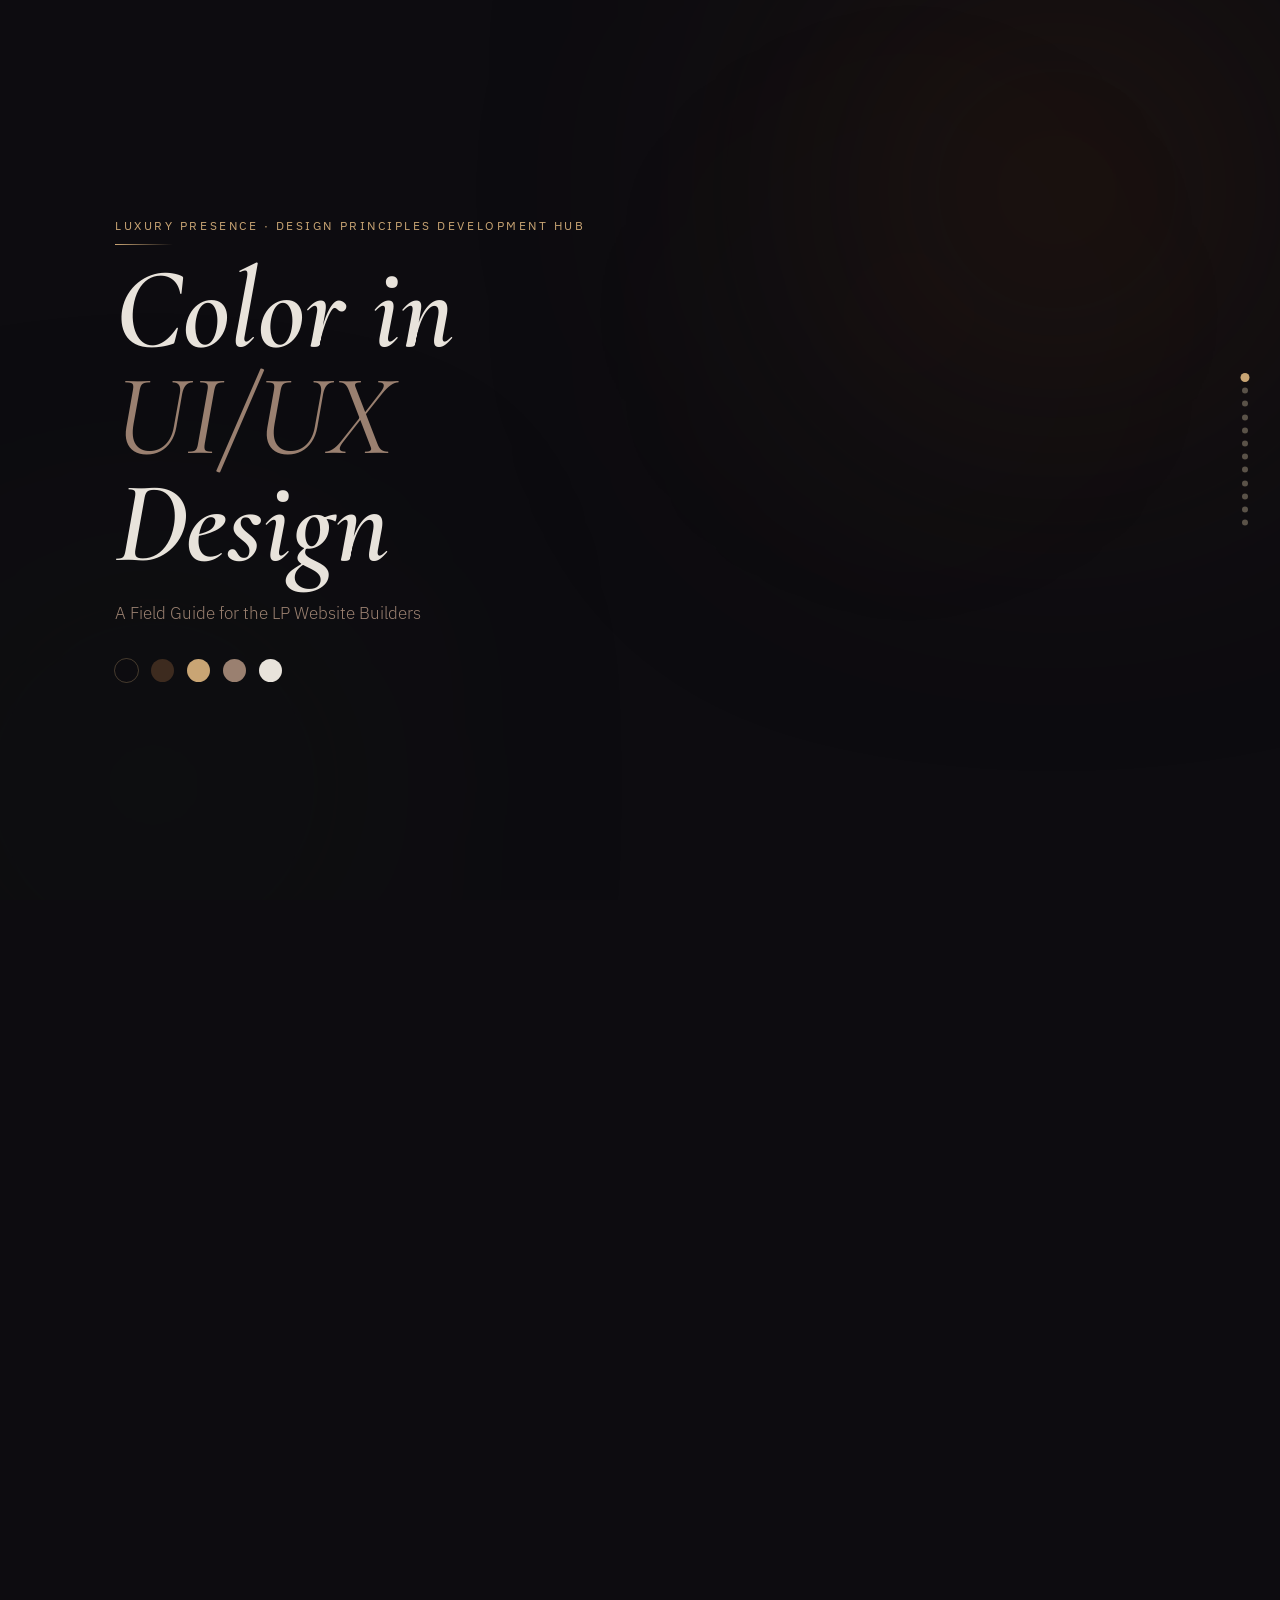
==== presentations/lp-color-guide.html @ b4702b20 "Initial commit: LP Design Principles Hub with 7 guides and navigation" ====
<!DOCTYPE html>
<html lang="en">
<head>
  <meta charset="UTF-8">
  <meta name="viewport" content="width=device-width, initial-scale=1.0">
  <title>Color in UI/UX Design — LP Design Team</title>
  <link rel="preconnect" href="https://fonts.googleapis.com">
  <link rel="preconnect" href="https://fonts.gstatic.com" crossorigin>
  <link href="https://fonts.googleapis.com/css2?family=Cormorant:ital,wght@0,400;0,600;1,400;1,600&family=IBM+Plex+Sans:wght@300;400;500&display=swap" rel="stylesheet">
  <style>

    /* === THEME VARIABLES === */
    :root {
      --bg:            #0D0C10;
      --bg-card:       rgba(255,255,255,0.04);
      --text-primary:  #E8E3DB;
      --text-secondary:#9A8070;
      --text-muted:    #5A5248;
      --gold:          #C9A574;
      --gold-light:    #DFC096;
      --gold-dim:      rgba(201,165,116,0.18);
      --green:         #5A9E74;
      --green-bg:      rgba(50,90,55,0.25);
      --red:           #B85C5C;
      --red-bg:        rgba(100,40,40,0.25);
      --border:        rgba(201,165,116,0.12);
      --border-strong: rgba(201,165,116,0.25);
      --font-display:  'Cormorant', serif;
      --font-body:     'IBM Plex Sans', sans-serif;
      --ease-expo:     cubic-bezier(0.16, 1, 0.3, 1);
      --ease-out:      cubic-bezier(0.22, 1, 0.36, 1);

      /* viewport-base sizes */
      --title-size:    clamp(1.5rem, 5vw, 4rem);
      --h2-size:       clamp(1.25rem, 3.5vw, 2.5rem);
      --body-size:     clamp(0.75rem, 1.4vw, 1.05rem);
      --small-size:    clamp(0.6rem, 0.9vw, 0.8rem);
      --slide-padding: clamp(1rem, 4vw, 4rem);
      --content-gap:   clamp(0.5rem, 2vw, 2rem);
    }

    /* === VIEWPORT BASE (mandatory full copy) === */
    html, body { height: 100%; overflow-x: hidden; }
    html { scroll-snap-type: y mandatory; scroll-behavior: smooth; }
    .slide {
      width: 100vw; height: 100vh; height: 100dvh;
      overflow: hidden; scroll-snap-align: start;
      display: flex; flex-direction: column; position: relative;
    }
    .slide-content {
      flex: 1; display: flex; flex-direction: column;
      justify-content: center; max-height: 100%; overflow: hidden;
      padding: var(--slide-padding);
    }
    img, .image-container { max-width: 100%; max-height: min(50vh, 400px); object-fit: contain; }
    @media (max-height: 700px) {
      :root { --slide-padding: clamp(0.75rem,3vw,2rem); --title-size: clamp(1.25rem,4.5vw,2.5rem); --h2-size: clamp(1rem,3vw,1.75rem); --body-size: clamp(0.65rem,1.1vw,0.9rem); }
    }
    @media (max-height: 600px) {
      :root { --slide-padding: clamp(0.5rem,2.5vw,1.5rem); --body-size: clamp(0.6rem,1vw,0.82rem); }
      .nav-dots, .decorative { display: none; }
    }
    @media (max-height: 500px) {
      :root { --slide-padding: clamp(0.4rem,2vw,1rem); --title-size: clamp(1rem,3.5vw,1.5rem); }
    }
    @media (max-width: 600px) {
      :root { --title-size: clamp(1.25rem,7vw,2.5rem); }
    }
    @media (prefers-reduced-motion: reduce) {
      *, *::before, *::after { animation-duration: 0.01ms !important; transition-duration: 0.2s !important; }
      html { scroll-behavior: auto; }
    }

    /* === RESET & BASE === */
    *, *::before, *::after { margin: 0; padding: 0; box-sizing: border-box; }
    body { background: var(--bg); color: var(--text-primary); font-family: var(--font-body); }

    /* === REVEAL SYSTEM === */
    .reveal {
      opacity: 0; transform: translateY(20px);
      transition: opacity 0.7s var(--ease-expo), transform 0.7s var(--ease-expo);
    }
    .slide.visible .reveal { opacity: 1; transform: translateY(0); }
    .slide.visible .reveal:nth-child(1) { transition-delay: 0.05s; }
    .slide.visible .reveal:nth-child(2) { transition-delay: 0.15s; }
    .slide.visible .reveal:nth-child(3) { transition-delay: 0.25s; }
    .slide.visible .reveal:nth-child(4) { transition-delay: 0.35s; }
    .slide.visible .reveal:nth-child(5) { transition-delay: 0.45s; }
    .slide.visible .reveal:nth-child(6) { transition-delay: 0.55s; }
    .stagger .reveal:nth-child(1) { transition-delay: 0.1s; }
    .stagger .reveal:nth-child(2) { transition-delay: 0.2s; }
    .stagger .reveal:nth-child(3) { transition-delay: 0.3s; }
    .stagger .reveal:nth-child(4) { transition-delay: 0.4s; }
    .stagger .reveal:nth-child(5) { transition-delay: 0.5s; }
    .stagger .reveal:nth-child(6) { transition-delay: 0.6s; }

    /* === ATMOSPHERIC ORBS === */
    .orb {
      position: absolute; border-radius: 50%;
      filter: blur(clamp(60px,12vw,140px));
      pointer-events: none; z-index: 0;
    }

    /* === PROGRESS BAR === */
    .progress-bar {
      position: fixed; top: 0; left: 0; right: 0; height: 1px;
      z-index: 100; background: linear-gradient(90deg, var(--gold), var(--gold-light));
      transform-origin: left; transform: scaleX(0);
      transition: transform 0.35s var(--ease-out);
    }

    /* === NAV DOTS === */
    .nav-dots {
      position: fixed; right: clamp(1rem,2.5vw,2.5rem); top: 50%;
      transform: translateY(-50%); display: flex; flex-direction: column;
      gap: clamp(0.4rem,0.8vh,0.7rem); z-index: 50;
    }
    .nav-dot {
      width: 6px; height: 6px; border-radius: 50%;
      background: var(--text-muted); cursor: pointer;
      transition: background 0.3s, transform 0.3s;
      border: none; padding: 0;
    }
    .nav-dot.active { background: var(--gold); transform: scale(1.5); }

    /* === SHARED COMPONENTS === */
    .eyebrow {
      font-family: var(--font-body); font-size: var(--small-size);
      font-weight: 400; letter-spacing: 0.22em;
      text-transform: uppercase; color: var(--gold);
    }
    .gold-line {
      width: clamp(36px,4.5vw,60px); height: 1px;
      background: linear-gradient(90deg, var(--gold), transparent);
      margin: clamp(0.4rem,1.2vh,0.875rem) 0;
    }
    .h-display {
      font-family: var(--font-display);
      font-size: clamp(3.2rem, 9vw, 8.5rem);
      font-weight: 600; font-style: italic; line-height: 0.93;
      color: var(--text-primary);
    }
    .h-section {
      font-family: var(--font-display);
      font-size: clamp(1.7rem, 4vw, 3.5rem);
      font-weight: 600; font-style: italic; line-height: 1.05;
      color: var(--text-primary);
    }
    .lead {
      font-family: var(--font-body); font-size: var(--body-size);
      font-weight: 300; color: var(--text-secondary);
      line-height: 1.65; max-width: 60ch;
    }
    .slide-header { display: flex; flex-direction: column; gap: 0; margin-bottom: clamp(0.75rem,2vh,2rem); }
    .slide-num {
      position: absolute; top: clamp(1.5rem,3vw,2.5rem); right: clamp(1.5rem,3vw,3.5rem);
      font-family: var(--font-body); font-size: clamp(0.5rem,0.75vw,0.65rem);
      letter-spacing: 0.2em; color: var(--text-muted); z-index: 2;
    }
    .two-col { display: grid; grid-template-columns: 1fr 1fr; gap: clamp(1rem,2.5vw,2.5rem); align-items: start; }
    @media (max-width:700px) { .two-col { grid-template-columns: 1fr; } }
    .card-dark { background: var(--bg-card); border: 1px solid var(--border); border-radius: 10px; padding: clamp(0.875rem,2vw,1.5rem); }
    .tag-do {
      display: inline-flex; align-items: center; gap: 0.35em;
      font-size: clamp(0.5rem,0.82vw,0.68rem); font-weight: 500;
      letter-spacing: 0.1em; text-transform: uppercase; color: var(--green);
      background: var(--green-bg); border: 1px solid rgba(90,158,116,0.3);
      border-radius: 100px; padding: 0.2em 0.7em;
    }
    .tag-dont {
      display: inline-flex; align-items: center; gap: 0.35em;
      font-size: clamp(0.5rem,0.82vw,0.68rem); font-weight: 500;
      letter-spacing: 0.1em; text-transform: uppercase; color: var(--red);
      background: var(--red-bg); border: 1px solid rgba(184,92,92,0.3);
      border-radius: 100px; padding: 0.2em 0.7em;
    }
    .divider-labeled { display: flex; align-items: center; gap: 1rem; margin: clamp(0.5rem,1.5vh,1rem) 0; }
    .divider-labeled .line { flex: 1; height: 1px; background: var(--border-strong); }
    .divider-labeled .text { font-size: var(--small-size); color: var(--text-muted); letter-spacing: 0.15em; text-transform: uppercase; white-space: nowrap; }

    /* === SLIDE 1: TITLE === */
    .slide-title { background: var(--bg); align-items: flex-start; }
    .slide-title .slide-content { justify-content: center; padding-left: clamp(3rem,9vw,9rem); }
    .title-orb-1 {
      width: clamp(280px,52vw,650px); height: clamp(280px,52vw,650px);
      background: radial-gradient(circle,rgba(55,30,15,0.85) 0%,transparent 65%);
      top: -15%; right: -8%;
    }
    .title-orb-2 {
      width: clamp(180px,32vw,420px); height: clamp(180px,32vw,420px);
      background: radial-gradient(circle,rgba(20,30,18,0.7) 0%,transparent 65%);
      bottom: -10%; left: -4%;
    }
    .title-orb-3 {
      width: clamp(100px,18vw,240px); height: clamp(100px,18vw,240px);
      background: radial-gradient(circle,rgba(201,165,116,0.13) 0%,transparent 65%);
      top: 22%; right: 20%;
    }
    .title-swatches { display: flex; gap: clamp(0.45rem,1vw,0.85rem); margin-top: clamp(1.25rem,3.5vh,3rem); }
    .title-swatch { width: clamp(18px,1.8vw,28px); height: clamp(18px,1.8vw,28px); border-radius: 50%; }
    .title-h1-serif-light { font-weight: 400; color: var(--text-secondary); }

    /* === SLIDE 2: WHY COLOR MATTERS === */
    .why-cards { display: grid; grid-template-columns: repeat(3,1fr); gap: clamp(0.625rem,1.5vw,1.25rem); }
    @media (max-width:700px) { .why-cards { grid-template-columns: 1fr; } }
    .why-card { background: var(--bg-card); border: 1px solid var(--border); border-top: 2px solid var(--gold); border-radius: 10px; padding: clamp(0.75rem,1.8vw,1.375rem); }
    .why-num { font-family: var(--font-display); font-size: clamp(1.6rem,3vw,2.5rem); font-weight: 600; font-style: italic; color: var(--gold); opacity: 0.65; line-height: 1; margin-bottom: clamp(0.3rem,0.8vh,0.6rem); }
    .why-title { font-family: var(--font-display); font-size: clamp(0.9rem,1.8vw,1.4rem); font-weight: 600; font-style: italic; color: var(--text-primary); line-height: 1.2; margin-bottom: clamp(0.3rem,0.7vh,0.5rem); }
    .why-text { font-size: clamp(0.62rem,0.95vw,0.8rem); font-weight: 300; color: var(--text-secondary); line-height: 1.55; }

    /* === SLIDE 3: THREE TIERS === */
    .tier-list { display: flex; flex-direction: column; gap: clamp(0.625rem,1.8vh,1.375rem); }
    .tier-item { display: grid; grid-template-columns: clamp(110px,17vw,210px) 1fr; gap: clamp(0.875rem,2vw,2rem); align-items: center; }
    .tier-bar-label { font-size: clamp(0.55rem,0.82vw,0.68rem); font-weight: 500; letter-spacing: 0.14em; text-transform: uppercase; color: var(--text-muted); margin-bottom: 0.3rem; }
    .tier-bar-track { height: clamp(5px,0.9vh,9px); background: rgba(255,255,255,0.06); border-radius: 100px; overflow: hidden; }
    .tier-bar-fill { height: 100%; border-radius: 100px; }
    .tier-bar-pct { font-size: clamp(0.55rem,0.8vw,0.65rem); color: var(--text-muted); margin-top: 0.25rem; }
    .tier-name { font-family: var(--font-display); font-size: clamp(0.95rem,1.9vw,1.55rem); font-weight: 600; font-style: italic; color: var(--text-primary); line-height: 1.2; }
    .tier-desc { font-size: clamp(0.62rem,0.95vw,0.8rem); font-weight: 300; color: var(--text-secondary); margin-top: 0.2rem; line-height: 1.45; }

    /* === SLIDE 4: DO BRAND COLOR === */
    .rule-list { list-style: none; display: flex; flex-direction: column; gap: clamp(0.45rem,1.1vh,0.875rem); }
    .rule-list li { display: flex; gap: 0.6rem; align-items: flex-start; }
    .rule-list li::before { content: '—'; color: var(--gold); font-weight: 300; flex-shrink: 0; font-size: var(--body-size); }
    .rule-list li span { font-size: var(--body-size); font-weight: 300; color: var(--text-secondary); line-height: 1.5; }
    .mockup-block { background: rgba(255,255,255,0.03); border: 1px solid var(--border); border-radius: 12px; padding: clamp(0.875rem,2.2vw,1.875rem); display: flex; flex-direction: column; gap: clamp(0.5rem,1.2vh,0.875rem); }
    .mockup-bar { height: clamp(5px,0.85vh,8px); border-radius: 4px; background: rgba(255,255,255,0.07); }
    .w-full { width: 100%; } .w-3q { width: 75%; } .w-half { width: 50%; }
    .mockup-cta { background: var(--gold); color: #1A1510; font-size: clamp(0.55rem,0.85vw,0.7rem); font-weight: 500; letter-spacing: 0.08em; text-transform: uppercase; border-radius: 100px; padding: 0.5em 1.2em; width: fit-content; margin-top: 0.2rem; }
    .mockup-label { font-size: clamp(0.48rem,0.7vw,0.58rem); color: var(--text-muted); letter-spacing: 0.14em; text-transform: uppercase; text-align: center; margin-top: 0.4rem; }

    /* === SLIDE 5: NEUTRAL BACKGROUNDS === */
    .swatch-grid { display: grid; grid-template-columns: repeat(4,1fr); gap: clamp(0.5rem,1.5vw,1.25rem); }
    @media (max-width:600px) { .swatch-grid { grid-template-columns: repeat(2,1fr); } }
    .swatch-item { display: flex; flex-direction: column; align-items: center; gap: clamp(0.3rem,0.7vh,0.55rem); }
    .swatch-circle { width: clamp(44px,6.5vw,76px); height: clamp(44px,6.5vw,76px); border-radius: 50%; }
    .swatch-name { font-size: clamp(0.58rem,0.88vw,0.72rem); font-weight: 500; color: var(--text-primary); text-align: center; }
    .swatch-hex { font-size: clamp(0.52rem,0.72vw,0.6rem); color: var(--text-muted); font-style: italic; }
    .swatch-use { font-size: clamp(0.48rem,0.68vw,0.58rem); color: var(--text-muted); text-align: center; line-height: 1.4; }

    /* === SLIDE 6: RESERVE SATURATION === */
    .usecase-grid { display: grid; grid-template-columns: repeat(3,1fr); gap: clamp(0.45rem,1.1vw,0.9rem); }
    @media (max-width:700px) { .usecase-grid { grid-template-columns: repeat(2,1fr); } }
    .usecase-card { background: var(--bg-card); border: 1px solid var(--border); border-left: 2px solid var(--gold); border-radius: 8px; padding: clamp(0.55rem,1.3vw,0.95rem); }
    .usecase-title { font-family: var(--font-display); font-size: clamp(0.8rem,1.4vw,1.15rem); font-weight: 600; font-style: italic; color: var(--text-primary); margin-bottom: 0.2em; }
    .usecase-sub { font-size: clamp(0.55rem,0.8vw,0.68rem); font-weight: 300; color: var(--text-secondary); line-height: 1.4; }

    /* === SLIDE 7: CONTRAST === */
    .contrast-grid { display: grid; grid-template-columns: 1fr 1fr; gap: clamp(0.625rem,1.8vw,1.625rem); }
    @media (max-width:600px) { .contrast-grid { grid-template-columns: 1fr; } }
    .contrast-panel { border: 1px solid var(--border); border-radius: 10px; overflow: hidden; }
    .contrast-demo { padding: clamp(0.75rem,1.8vw,1.375rem); display: flex; flex-direction: column; gap: 0.45rem; }
    .demo-heading { font-family: var(--font-display); font-size: clamp(0.95rem,1.7vw,1.35rem); font-weight: 600; font-style: italic; }
    .demo-text { font-size: clamp(0.6rem,0.95vw,0.78rem); font-weight: 400; line-height: 1.5; }
    .contrast-footer { padding: clamp(0.35rem,0.9vh,0.6rem) clamp(0.75rem,1.8vw,1.375rem); border-top: 1px solid rgba(255,255,255,0.06); display: flex; align-items: center; justify-content: space-between; }
    .contrast-label { font-size: clamp(0.5rem,0.75vw,0.62rem); letter-spacing: 0.1em; text-transform: uppercase; }
    .contrast-ratio { font-family: var(--font-display); font-size: clamp(0.7rem,1.1vw,0.9rem); font-weight: 600; font-style: italic; color: var(--green); }

    /* === SLIDE 8: DON'T SATURATED === */
    .fullbleed-grid { display: grid; grid-template-columns: 1fr 1fr; gap: clamp(0.625rem,1.8vw,1.625rem); }
    .fullbleed-bad { border-radius: 10px; overflow: hidden; border: 1px solid rgba(184,92,92,0.3); }
    .fb-preview { height: clamp(70px,13vh,120px); display: flex; align-items: center; justify-content: center; }
    .fb-label { font-size: clamp(0.55rem,0.82vw,0.68rem); letter-spacing: 0.1em; text-transform: uppercase; opacity: 0.55; }
    .fb-meta { padding: clamp(0.45rem,1vw,0.8rem); background: rgba(255,255,255,0.025); }
    .fb-verdict { display: flex; gap: 0.45rem; align-items: flex-start; font-size: clamp(0.58rem,0.9vw,0.75rem); font-weight: 300; color: var(--text-secondary); line-height: 1.4; }

    /* === SLIDE 9: 10-15% RULE === */
    .percent-grid { display: grid; grid-template-columns: 1fr 1fr; gap: clamp(0.875rem,2.2vw,2.25rem); }
    @media (max-width:600px) { .percent-grid { grid-template-columns: 1fr; } }
    .percent-card { background: var(--bg-card); border: 1px solid var(--border); border-radius: 10px; overflow: hidden; }
    .percent-card.wrong { border-color: rgba(184,92,92,0.3); }
    .percent-card.right { border-color: rgba(90,158,116,0.3); }
    .percent-visual { height: clamp(65px,12vh,105px); position: relative; background: #161418; }
    .percent-fill { position: absolute; left: 0; top: 0; bottom: 0; }
    .percent-info { padding: clamp(0.55rem,1.3vw,1rem); }
    .percent-num { font-family: var(--font-display); font-size: clamp(1.4rem,2.8vw,2.3rem); font-weight: 600; font-style: italic; line-height: 1; }
    .percent-caption { font-size: clamp(0.58rem,0.88vw,0.72rem); font-weight: 300; color: var(--text-secondary); margin-top: 0.2rem; line-height: 1.4; }

    /* === SLIDE 10: MAX 2 ACCENTS === */
    .palette-compare { display: grid; grid-template-columns: 1fr 1fr; gap: clamp(0.875rem,2.2vw,2.25rem); }
    @media (max-width:600px) { .palette-compare { grid-template-columns: 1fr; } }
    .palette-card { background: var(--bg-card); border: 1px solid var(--border); border-radius: 10px; padding: clamp(0.75rem,1.8vw,1.5rem); }
    .palette-card.wrong { border-color: rgba(184,92,92,0.3); }
    .palette-card.right { border-color: rgba(90,158,116,0.3); }
    .palette-header { display: flex; align-items: center; justify-content: space-between; margin-bottom: clamp(0.5rem,1.2vh,0.875rem); }
    .palette-dots { display: flex; gap: clamp(0.35rem,0.8vw,0.6rem); flex-wrap: wrap; }
    .palette-dot { width: clamp(18px,2vw,30px); height: clamp(18px,2vw,30px); border-radius: 50%; }
    .palette-desc { font-size: clamp(0.6rem,0.92vw,0.78rem); font-weight: 300; color: var(--text-secondary); line-height: 1.5; }
    .palette-note { font-size: clamp(0.55rem,0.8vw,0.65rem); color: var(--text-muted); font-style: italic; margin-top: 0.4rem; }

    /* === SLIDE 11: COMPLIANCE === */
    .compliance-list { display: flex; flex-direction: column; gap: clamp(0.4rem,1vh,0.875rem); }
    .compliance-row { display: grid; grid-template-columns: clamp(90px,14vw,170px) 1fr auto; gap: clamp(0.625rem,1.8vw,1.5rem); align-items: center; background: var(--bg-card); border: 1px solid var(--border); border-radius: 8px; padding: clamp(0.55rem,1.3vw,1rem) clamp(0.75rem,1.8vw,1.375rem); }
    .comp-brand { font-family: var(--font-display); font-size: clamp(0.85rem,1.5vw,1.25rem); font-weight: 600; font-style: italic; color: var(--text-primary); }
    .comp-rule { font-size: clamp(0.6rem,0.92vw,0.78rem); font-weight: 300; color: var(--text-secondary); line-height: 1.4; }
    .comp-badge { font-size: clamp(0.48rem,0.72vw,0.6rem); font-weight: 500; letter-spacing: 0.1em; text-transform: uppercase; border-radius: 100px; padding: 0.25em 0.75em; white-space: nowrap; }
    .badge-strict   { background: rgba(184,92,92,0.2);   color: #D48080; border: 1px solid rgba(184,92,92,0.3);   }
    .badge-moderate { background: rgba(201,165,116,0.15); color: var(--gold); border: 1px solid rgba(201,165,116,0.3); }
    .badge-flexible { background: rgba(90,158,116,0.15);  color: var(--green); border: 1px solid rgba(90,158,116,0.3);  }

    /* === SLIDE 12: QUICK REFERENCE === */
    .slide-closing { background: #0A090D; }
    .closing-orb-1 {
      width: clamp(200px,38vw,480px); height: clamp(200px,38vw,480px);
      background: radial-gradient(circle,rgba(55,30,10,0.6) 0%,transparent 65%);
      bottom: -15%; right: -8%;
    }
    .closing-orb-2 {
      width: clamp(140px,24vw,310px); height: clamp(140px,24vw,310px);
      background: radial-gradient(circle,rgba(20,38,28,0.5) 0%,transparent 65%);
      top: -10%; left: 8%;
    }
    .quick-ref { display: grid; grid-template-columns: 1fr 1fr; gap: clamp(1rem,3vw,3rem); }
    @media (max-width:600px) { .quick-ref { grid-template-columns: 1fr; } }
    .qr-label { font-size: clamp(0.55rem,0.82vw,0.68rem); font-weight: 500; letter-spacing: 0.18em; text-transform: uppercase; margin-bottom: clamp(0.4rem,1vh,0.75rem); }
    .qr-label.green { color: var(--green); }
    .qr-label.red { color: var(--red); }
    .qr-list { list-style: none; display: flex; flex-direction: column; gap: clamp(0.3rem,0.75vh,0.55rem); }
    .qr-list li { display: flex; gap: 0.55rem; align-items: flex-start; }
    .qr-icon { font-size: clamp(0.55rem,0.82vw,0.68rem); flex-shrink: 0; margin-top: 0.1em; }
    .qr-list li span { font-size: clamp(0.6rem,0.92vw,0.78rem); font-weight: 300; color: var(--text-secondary); line-height: 1.45; }

  </style>
</head>
<body>

  <div class="progress-bar" id="progressBar"></div>
  <nav class="nav-dots" id="navDots" aria-label="Slide navigation"></nav>

  <!-- ═══════════════════════════════════════════
       SLIDE 1 — TITLE
  ═══════════════════════════════════════════ -->
  <section class="slide slide-title">
    <div class="orb title-orb-1" aria-hidden="true"></div>
    <div class="orb title-orb-2" aria-hidden="true"></div>
    <div class="orb title-orb-3" aria-hidden="true"></div>
    <div class="slide-content">
      <span class="eyebrow reveal">Luxury Presence · Design Principles Development Hub</span>
      <div class="gold-line reveal"></div>
      <h1 class="h-display reveal">
        Color in<br>
        <span class="title-h1-serif-light">UI/UX</span><br>
        Design
      </h1>
      <p class="lead reveal" style="margin-top:clamp(1rem,2.5vh,2rem);">A Field Guide for the LP Website Builders</p>
      <div class="title-swatches reveal">
        <div class="title-swatch" style="background:#0D0C10;outline:1px solid rgba(201,165,116,0.3);" title="Midnight"></div>
        <div class="title-swatch" style="background:#3D2B1F;" title="Espresso"></div>
        <div class="title-swatch" style="background:#C9A574;" title="Gold"></div>
        <div class="title-swatch" style="background:#9A8070;" title="Warm ash"></div>
        <div class="title-swatch" style="background:#E8E3DB;" title="Cream"></div>
      </div>
    </div>
  </section>

  <!-- ═══════════════════════════════════════════
       SLIDE 2 — WHY COLOR MATTERS
  ═══════════════════════════════════════════ -->
  <section class="slide">
    <span class="slide-num">01 / 11</span>
    <div class="slide-content">
      <div class="slide-header">
        <span class="eyebrow reveal">Foundation</span>
        <div class="gold-line reveal"></div>
        <h2 class="h-section reveal">Why Color Matters</h2>
      </div>
      <div class="why-cards stagger">
        <div class="why-card reveal">
          <div class="why-num">01</div>
          <div class="why-title">Trust &amp; Authority</div>
          <p class="why-text">Color choices signal professionalism before a single word is read. Inconsistent palettes erode buyer confidence instantly.</p>
        </div>
        <div class="why-card reveal">
          <div class="why-num">02</div>
          <div class="why-title">Brand Recognition</div>
          <p class="why-text">Consistent color increases brand recall by up to 80%. Luxury brokerages live and die on this — every pixel is brand.</p>
        </div>
        <div class="why-card reveal">
          <div class="why-num">03</div>
          <div class="why-title">User Experience</div>
          <p class="why-text">Color guides attention, creates hierarchy, and drives conversion. The wrong accent color on a CTA costs real leads.</p>
        </div>
      </div>
    </div>
  </section>

  <!-- ═══════════════════════════════════════════
       SLIDE 3 — THREE TIERS
  ═══════════════════════════════════════════ -->
  <section class="slide">
    <span class="slide-num">02 / 11</span>
    <div class="slide-content">
      <div class="slide-header">
        <span class="eyebrow reveal">System</span>
        <div class="gold-line reveal"></div>
        <h2 class="h-section reveal">The Color Tier System</h2>
        <p class="lead reveal" style="margin-top:clamp(0.2rem,0.6vh,0.5rem);">Every LP site palette follows this three-tier architecture — no exceptions.</p>
      </div>
      <div class="tier-list stagger">
        <div class="tier-item reveal">
          <div>
            <div class="tier-bar-label">Foundation</div>
            <div class="tier-bar-track"><div class="tier-bar-fill" style="width:65%;background:linear-gradient(90deg,#C9A574,#DFC096);"></div></div>
            <div class="tier-bar-pct">60 – 70%</div>
          </div>
          <div>
            <div class="tier-name">Brand Neutrals</div>
            <div class="tier-desc">Navy, white, charcoal, cream — the dominant visual mass of every page</div>
          </div>
        </div>
        <div class="tier-item reveal">
          <div>
            <div class="tier-bar-label">Support</div>
            <div class="tier-bar-track"><div class="tier-bar-fill" style="width:25%;background:linear-gradient(90deg,#7A8FA0,#A0B4C4);"></div></div>
            <div class="tier-bar-pct">20 – 30%</div>
          </div>
          <div>
            <div class="tier-name">Secondary Tones</div>
            <div class="tier-desc">Warm grays, soft blues, mid-tones — supporting texture without competing</div>
          </div>
        </div>
        <div class="tier-item reveal">
          <div>
            <div class="tier-bar-label">Accent</div>
            <div class="tier-bar-track"><div class="tier-bar-fill" style="width:12%;background:linear-gradient(90deg,#D45A30,#E07050);"></div></div>
            <div class="tier-bar-pct">10 – 15%</div>
          </div>
          <div>
            <div class="tier-name">Active / Highlight</div>
            <div class="tier-desc">One bold brand color — used only for CTAs, active states, and key UI moments</div>
          </div>
        </div>
      </div>
    </div>
  </section>

  <!-- ═══════════════════════════════════════════
       SLIDE 4 — DO: BRAND COLOR WITH INTENT
  ═══════════════════════════════════════════ -->
  <section class="slide">
    <span class="slide-num">03 / 11</span>
    <div class="slide-content">
      <div class="two-col">
        <div style="display:flex;flex-direction:column;gap:clamp(0.4rem,1.2vh,0.875rem);">
          <div class="slide-header" style="margin-bottom:0;">
            <span class="eyebrow reveal">Do</span>
            <div class="gold-line reveal"></div>
            <h2 class="h-section reveal">Use Brand Color<br>with Intent</h2>
          </div>
          <ul class="rule-list stagger" style="margin-top:clamp(0.3rem,0.8vh,0.625rem);">
            <li class="reveal"><span>Apply accent color to primary CTAs, active nav states, and key UI moments only</span></li>
            <li class="reveal"><span>Keep accent coverage under 15% of total visible page real estate</span></li>
            <li class="reveal"><span>Let neutral backgrounds do the heavy lifting — they make the accent pop</span></li>
            <li class="reveal"><span>One bold color per page; grays and whites are structural, not accents</span></li>
          </ul>
        </div>
        <div class="reveal" style="display:flex;flex-direction:column;justify-content:center;">
          <div class="mockup-block">
            <div class="mockup-bar w-3q"></div>
            <div class="mockup-bar w-full"></div>
            <div class="mockup-bar w-half"></div>
            <div class="mockup-cta">Schedule a Showing →</div>
          </div>
          <p class="mockup-label">Accent on CTA only · everything else neutral</p>
        </div>
      </div>
    </div>
  </section>

  <!-- ═══════════════════════════════════════════
       SLIDE 5 — DO: NEUTRAL BACKGROUNDS
  ═══════════════════════════════════════════ -->
  <section class="slide">
    <span class="slide-num">04 / 11</span>
    <div class="slide-content">
      <div class="slide-header">
        <span class="eyebrow reveal">Do</span>
        <div class="gold-line reveal"></div>
        <h2 class="h-section reveal">Lead with Neutral Backgrounds</h2>
        <p class="lead reveal" style="margin-top:clamp(0.2rem,0.6vh,0.5rem);">Every LP page background should be one of these four. Never a saturated color.</p>
      </div>
      <div class="swatch-grid stagger">
        <div class="swatch-item reveal">
          <div class="swatch-circle" style="background:#FFFFFF;outline:1px solid rgba(201,165,116,0.25);"></div>
          <span class="swatch-name">Pure White</span>
          <span class="swatch-hex">#FFFFFF</span>
          <span class="swatch-use">Hero, cards, main content</span>
        </div>
        <div class="swatch-item reveal">
          <div class="swatch-circle" style="background:#F8F6F2;outline:1px solid rgba(201,165,116,0.2);"></div>
          <span class="swatch-name">Warm Off-White</span>
          <span class="swatch-hex">#F8F6F2</span>
          <span class="swatch-use">Section fills, alternating rows</span>
        </div>
        <div class="swatch-item reveal">
          <div class="swatch-circle" style="background:#EDEDEC;outline:1px solid rgba(201,165,116,0.18);"></div>
          <span class="swatch-name">Light Gray</span>
          <span class="swatch-hex">#EDEDEC</span>
          <span class="swatch-use">Dividers, input backgrounds</span>
        </div>
        <div class="swatch-item reveal">
          <div class="swatch-circle" style="background:#1A1C22;outline:1px solid rgba(201,165,116,0.2);"></div>
          <span class="swatch-name">Near-Black</span>
          <span class="swatch-hex">#1A1C22</span>
          <span class="swatch-use">Footer, dark sections, overlays</span>
        </div>
      </div>
    </div>
  </section>

  <!-- ═══════════════════════════════════════════
       SLIDE 6 — DO: RESERVE SATURATION
  ═══════════════════════════════════════════ -->
  <section class="slide">
    <span class="slide-num">05 / 11</span>
    <div class="slide-content">
      <div class="slide-header">
        <span class="eyebrow reveal">Do</span>
        <div class="gold-line reveal"></div>
        <h2 class="h-section reveal">Reserve Saturation for Impact</h2>
        <p class="lead reveal" style="margin-top:clamp(0.2rem,0.6vh,0.5rem);">High-saturation color earns attention. Spend it only on elements that need to convert.</p>
      </div>
      <div class="usecase-grid stagger">
        <div class="usecase-card reveal">
          <div class="usecase-title">Primary Buttons</div>
          <div class="usecase-sub">CTAs that trigger the next conversion step</div>
        </div>
        <div class="usecase-card reveal">
          <div class="usecase-title">Form Focus States</div>
          <div class="usecase-sub">Active input borders and selection highlights</div>
        </div>
        <div class="usecase-card reveal">
          <div class="usecase-title">Prices &amp; Stats</div>
          <div class="usecase-sub">Listing prices, key metrics, social proof numbers</div>
        </div>
        <div class="usecase-card reveal">
          <div class="usecase-title">Active Nav Items</div>
          <div class="usecase-sub">Current page indicator in navigation</div>
        </div>
        <div class="usecase-card reveal">
          <div class="usecase-title">Alert States</div>
          <div class="usecase-sub">Error messages, availability flags, urgency signals</div>
        </div>
        <div class="usecase-card reveal">
          <div class="usecase-title">Key Badges</div>
          <div class="usecase-sub">New listing, featured, sold — high-signal labels only</div>
        </div>
      </div>
    </div>
  </section>

  <!-- ═══════════════════════════════════════════
       SLIDE 7 — DO: CONTRAST
  ═══════════════════════════════════════════ -->
  <section class="slide">
    <span class="slide-num">06 / 11</span>
    <div class="slide-content">
      <div class="slide-header">
        <span class="eyebrow reveal">Do</span>
        <div class="gold-line reveal"></div>
        <h2 class="h-section reveal">Maintain WCAG-Grade Contrast</h2>
        <p class="lead reveal" style="margin-top:clamp(0.2rem,0.6vh,0.5rem);">WCAG AA minimum: 4.5:1 for body text · 3:1 for large text and UI components</p>
      </div>
      <div class="contrast-grid stagger">
        <div class="contrast-panel reveal">
          <div class="contrast-demo" style="background:#FFFFFF;">
            <span class="demo-heading" style="color:#1A1C22;">Dark on Light</span>
            <span class="demo-text" style="color:#3A3C42;">Property details, descriptions, and all body copy must use near-black on white or off-white backgrounds.</span>
          </div>
          <div class="contrast-footer" style="background:#F4F2EE;">
            <span class="contrast-label" style="color:#666;">Charcoal on White</span>
            <span class="contrast-ratio">12.6:1 ✓</span>
          </div>
        </div>
        <div class="contrast-panel reveal">
          <div class="contrast-demo" style="background:#1A1C22;">
            <span class="demo-heading" style="color:#F8F6F2;">Light on Dark</span>
            <span class="demo-text" style="color:#C8C4BE;">Footer text, dark hero overlays, and modal backgrounds require near-white on near-black.</span>
          </div>
          <div class="contrast-footer" style="background:#141618;">
            <span class="contrast-label" style="color:#6A6660;">Cream on Near-Black</span>
            <span class="contrast-ratio">9.4:1 ✓</span>
          </div>
        </div>
      </div>
    </div>
  </section>

  <!-- ═══════════════════════════════════════════
       SLIDE 8 — DON'T: SATURATED FULL-BLEED
  ═══════════════════════════════════════════ -->
  <section class="slide">
    <span class="slide-num">07 / 11</span>
    <div class="slide-content">
      <div class="slide-header">
        <span class="eyebrow reveal" style="color:var(--red);">Don't</span>
        <div class="gold-line reveal"></div>
        <h2 class="h-section reveal">Avoid Saturated Full-Bleed Sections</h2>
        <p class="lead reveal" style="margin-top:clamp(0.2rem,0.6vh,0.5rem);">Bold colors as section fills overwhelm content and destroy luxury perception.</p>
      </div>
      <div class="fullbleed-grid stagger">
        <div class="fullbleed-bad reveal">
          <div class="fb-preview" style="background:#1B4FD8;"><span class="fb-label" style="color:rgba(255,255,255,0.6);">Section background</span></div>
          <div class="fb-meta">
            <div class="fb-verdict"><span style="color:var(--red);flex-shrink:0;">✗</span><span>Electric blue full-bleed — dominates, fights content, kills brand tone</span></div>
          </div>
        </div>
        <div class="fullbleed-bad reveal">
          <div class="fb-preview" style="background:#B03A2E;"><span class="fb-label" style="color:rgba(255,255,255,0.6);">Section background</span></div>
          <div class="fb-meta">
            <div class="fb-verdict"><span style="color:var(--red);flex-shrink:0;">✗</span><span>Saturated red fill — jarring, low contrast for text, aggressive</span></div>
          </div>
        </div>
      </div>
      <div class="divider-labeled reveal">
        <div class="line"></div><span class="text">Use instead</span><div class="line"></div>
      </div>
      <p class="lead reveal" style="text-align:center;max-width:none;font-size:var(--small-size);">
        Neutral bg (#F8F6F2 or #1A1C22) · accent color only for a single CTA or element within the section
      </p>
    </div>
  </section>

  <!-- ═══════════════════════════════════════════
       SLIDE 9 — DON'T: 10-15% RULE
  ═══════════════════════════════════════════ -->
  <section class="slide">
    <span class="slide-num">08 / 11</span>
    <div class="slide-content">
      <div class="slide-header">
        <span class="eyebrow reveal" style="color:var(--red);">Don't</span>
        <div class="gold-line reveal"></div>
        <h2 class="h-section reveal">The 10–15% Accent Rule</h2>
        <p class="lead reveal" style="margin-top:clamp(0.2rem,0.6vh,0.5rem);">Your brand accent should cover no more than 10–15% of the visible page at any scroll position.</p>
      </div>
      <div class="percent-grid stagger">
        <div class="percent-card wrong reveal">
          <div class="percent-visual"><div class="percent-fill" style="width:55%;background:#D45A30;"></div></div>
          <div class="percent-info">
            <div class="percent-num" style="color:var(--red);">55%</div>
            <div class="percent-caption">Way too much — accent fights neutral for dominance and loses</div>
          </div>
        </div>
        <div class="percent-card right reveal">
          <div class="percent-visual"><div class="percent-fill" style="width:11%;background:#C9A574;"></div></div>
          <div class="percent-info">
            <div class="percent-num" style="color:var(--green);">11%</div>
            <div class="percent-caption">Just right — accent pops because it's surrounded by negative space</div>
          </div>
        </div>
      </div>
    </div>
  </section>

  <!-- ═══════════════════════════════════════════
       SLIDE 10 — DON'T: MAX 2 ACCENTS
  ═══════════════════════════════════════════ -->
  <section class="slide">
    <span class="slide-num">09 / 11</span>
    <div class="slide-content">
      <div class="slide-header">
        <span class="eyebrow reveal" style="color:var(--red);">Don't</span>
        <div class="gold-line reveal"></div>
        <h2 class="h-section reveal">Max 2 Accent Colors</h2>
        <p class="lead reveal" style="margin-top:clamp(0.2rem,0.6vh,0.5rem);">More than two distinct accent hues fragment visual hierarchy and dilute brand identity.</p>
      </div>
      <div class="palette-compare stagger">
        <div class="palette-card wrong reveal">
          <div class="palette-header"><span class="tag-dont">✗ Don't</span></div>
          <div class="palette-dots" style="margin-bottom:clamp(0.4rem,1vh,0.75rem);">
            <div class="palette-dot" style="background:#1B4FD8;"></div>
            <div class="palette-dot" style="background:#D45A30;"></div>
            <div class="palette-dot" style="background:#2E8B57;"></div>
            <div class="palette-dot" style="background:#A855F7;"></div>
            <div class="palette-dot" style="background:#F59E0B;"></div>
          </div>
          <p class="palette-desc">5 accents on one page — competing CTAs, no hierarchy, nowhere for the eye to settle</p>
        </div>
        <div class="palette-card right reveal">
          <div class="palette-header"><span class="tag-do">✓ Do</span></div>
          <div class="palette-dots" style="margin-bottom:clamp(0.4rem,1vh,0.75rem);">
            <div class="palette-dot" style="background:#C9A574;"></div>
            <div class="palette-dot" style="background:#EEEBDF;outline:1px solid rgba(201,165,116,0.3);"></div>
            <div class="palette-dot" style="background:#3A3C42;"></div>
          </div>
          <p class="palette-desc">1 accent + neutrals — clear hierarchy, the gold CTA draws the eye every time</p>
          <p class="palette-note">Grays, whites, and blacks are structural — they don't count toward the accent limit.</p>
        </div>
      </div>
    </div>
  </section>

  <!-- ═══════════════════════════════════════════
       SLIDE 11 — BROKERAGE COMPLIANCE
  ═══════════════════════════════════════════ -->
  <section class="slide">
    <span class="slide-num">10 / 11</span>
    <div class="slide-content">
      <div class="slide-header">
        <span class="eyebrow reveal">Compliance</span>
        <div class="gold-line reveal"></div>
        <h2 class="h-section reveal">Brokerage Color Compliance</h2>
        <p class="lead reveal" style="margin-top:clamp(0.2rem,0.6vh,0.5rem);">Some clients have mandated palettes. Understand the constraint before you design a single pixel.</p>
      </div>
      <div class="compliance-list stagger">
        <div class="compliance-row reveal">
          <span class="comp-brand">Compass</span>
          <span class="comp-rule">Strictly monochrome — black, white, and grays only. No brand accent colors permitted anywhere on the site.</span>
          <span class="comp-badge badge-strict">Strict</span>
        </div>
        <div class="compliance-row reveal">
          <span class="comp-brand">Sotheby's</span>
          <span class="comp-rule">Mandated brand palette — deep navy (#002244) as primary, specific warm accents. No substitutions.</span>
          <span class="comp-badge badge-strict">Strict</span>
        </div>
        <div class="compliance-row reveal">
          <span class="comp-brand">Douglas Elliman</span>
          <span class="comp-rule">Navy primary, defined secondary palette. Bold deviations require brand approval — treat as strict.</span>
          <span class="comp-badge badge-moderate">Moderate</span>
        </div>
        <div class="compliance-row reveal">
          <span class="comp-brand">Independent</span>
          <span class="comp-rule">Typically flexible — follow the agent's brand kit or LP's default palette recommendations.</span>
          <span class="comp-badge badge-flexible">Flexible</span>
        </div>
      </div>
    </div>
  </section>

  <!-- ═══════════════════════════════════════════
       SLIDE 12 — QUICK REFERENCE
  ═══════════════════════════════════════════ -->
  <section class="slide slide-closing">
    <div class="orb closing-orb-1" aria-hidden="true"></div>
    <div class="orb closing-orb-2" aria-hidden="true"></div>
    <span class="slide-num" style="color:var(--text-muted);">11 / 11</span>
    <div class="slide-content" style="position:relative;z-index:1;">
      <div class="slide-header">
        <span class="eyebrow reveal">Quick Reference</span>
        <div class="gold-line reveal"></div>
        <h2 class="h-section reveal">Color Rules at a Glance</h2>
      </div>
      <div class="quick-ref stagger">
        <div class="reveal">
          <div class="qr-label green">✓ Do</div>
          <ul class="qr-list">
            <li><span class="qr-icon" style="color:var(--green);">✓</span><span>Use brand accent for CTAs and active states only</span></li>
            <li><span class="qr-icon" style="color:var(--green);">✓</span><span>Lead with neutral backgrounds — white, off-white, near-black</span></li>
            <li><span class="qr-icon" style="color:var(--green);">✓</span><span>Reserve saturation for high-conversion UI moments</span></li>
            <li><span class="qr-icon" style="color:var(--green);">✓</span><span>Maintain 4.5:1 contrast ratio (WCAG AA minimum)</span></li>
            <li><span class="qr-icon" style="color:var(--green);">✓</span><span>Keep accent coverage under 10–15% of the page</span></li>
            <li><span class="qr-icon" style="color:var(--green);">✓</span><span>Always check brokerage compliance before designing</span></li>
          </ul>
        </div>
        <div class="reveal">
          <div class="qr-label red">✗ Don't</div>
          <ul class="qr-list">
            <li><span class="qr-icon" style="color:var(--red);">✗</span><span>Use saturated colors as section or hero backgrounds</span></li>
            <li><span class="qr-icon" style="color:var(--red);">✗</span><span>Exceed 15% accent coverage on any viewport</span></li>
            <li><span class="qr-icon" style="color:var(--red);">✗</span><span>Use more than 2 distinct accent hues on one page</span></li>
            <li><span class="qr-icon" style="color:var(--red);">✗</span><span>Place similar tones side by side without contrast</span></li>
            <li><span class="qr-icon" style="color:var(--red);">✗</span><span>Override mandated brokerage color guidelines</span></li>
            <li><span class="qr-icon" style="color:var(--red);">✗</span><span>Use light gray text on white or dark gray on black</span></li>
          </ul>
        </div>
      </div>
    </div>
  </section>

  <script>
    /* === SLIDE PRESENTATION CONTROLLER === */
    class SlidePresentation {
      constructor() {
        this.slides      = Array.from(document.querySelectorAll('.slide'));
        this.total       = this.slides.length;
        this.current     = 0;
        this.isScrolling = false;
        this.bar         = document.getElementById('progressBar');
        this.dotsEl      = document.getElementById('navDots');

        this.setupObserver();
        this.buildDots();
        this.setupKeys();
        this.setupTouch();
        this.setupWheel();
      }

      /* Trigger .visible on slides entering viewport */
      setupObserver() {
        const io = new IntersectionObserver(entries => {
          entries.forEach(e => {
            if (!e.isIntersecting) return;
            e.target.classList.add('visible');
            this.current = this.slides.indexOf(e.target);
            this.updateBar(this.current);
            this.updateDots(this.current);
          });
        }, { threshold: 0.5 });
        this.slides.forEach(s => io.observe(s));
      }

      buildDots() {
        /* Clear first — prevents duplicates if outerHTML was saved */
        this.dotsEl.innerHTML = '';
        this.slides.forEach((_, i) => {
          const btn = document.createElement('button');
          btn.className = 'nav-dot' + (i === 0 ? ' active' : '');
          btn.setAttribute('aria-label', `Slide ${i + 1}`);
          btn.addEventListener('click', () => this.goto(i));
          this.dotsEl.appendChild(btn);
        });
      }

      updateDots(idx) {
        this.dotsEl.querySelectorAll('.nav-dot').forEach((d, i) => d.classList.toggle('active', i === idx));
      }

      updateBar(idx) {
        const p = this.total > 1 ? idx / (this.total - 1) : 1;
        this.bar.style.transform = `scaleX(${p})`;
      }

      goto(idx) {
        const i = Math.max(0, Math.min(idx, this.total - 1));
        this.slides[i].scrollIntoView({ behavior: 'smooth' });
      }

      setupKeys() {
        document.addEventListener('keydown', e => {
          if (['ArrowDown','ArrowRight',' ','PageDown'].includes(e.key)) { e.preventDefault(); this.goto(this.current + 1); }
          if (['ArrowUp','ArrowLeft','PageUp'].includes(e.key))          { e.preventDefault(); this.goto(this.current - 1); }
        });
      }

      setupTouch() {
        let y0 = 0;
        document.addEventListener('touchstart', e => { y0 = e.touches[0].clientY; }, { passive: true });
        document.addEventListener('touchend',   e => {
          const dy = y0 - e.changedTouches[0].clientY;
          if (Math.abs(dy) > 40) this.goto(this.current + (dy > 0 ? 1 : -1));
        }, { passive: true });
      }

      setupWheel() {
        document.addEventListener('wheel', e => {
          if (this.isScrolling) return;
          this.isScrolling = true;
          this.goto(this.current + (e.deltaY > 0 ? 1 : -1));
          setTimeout(() => { this.isScrolling = false; }, 900);
        }, { passive: true });
      }
    }

    new SlidePresentation();
  </script>
</body>
</html>
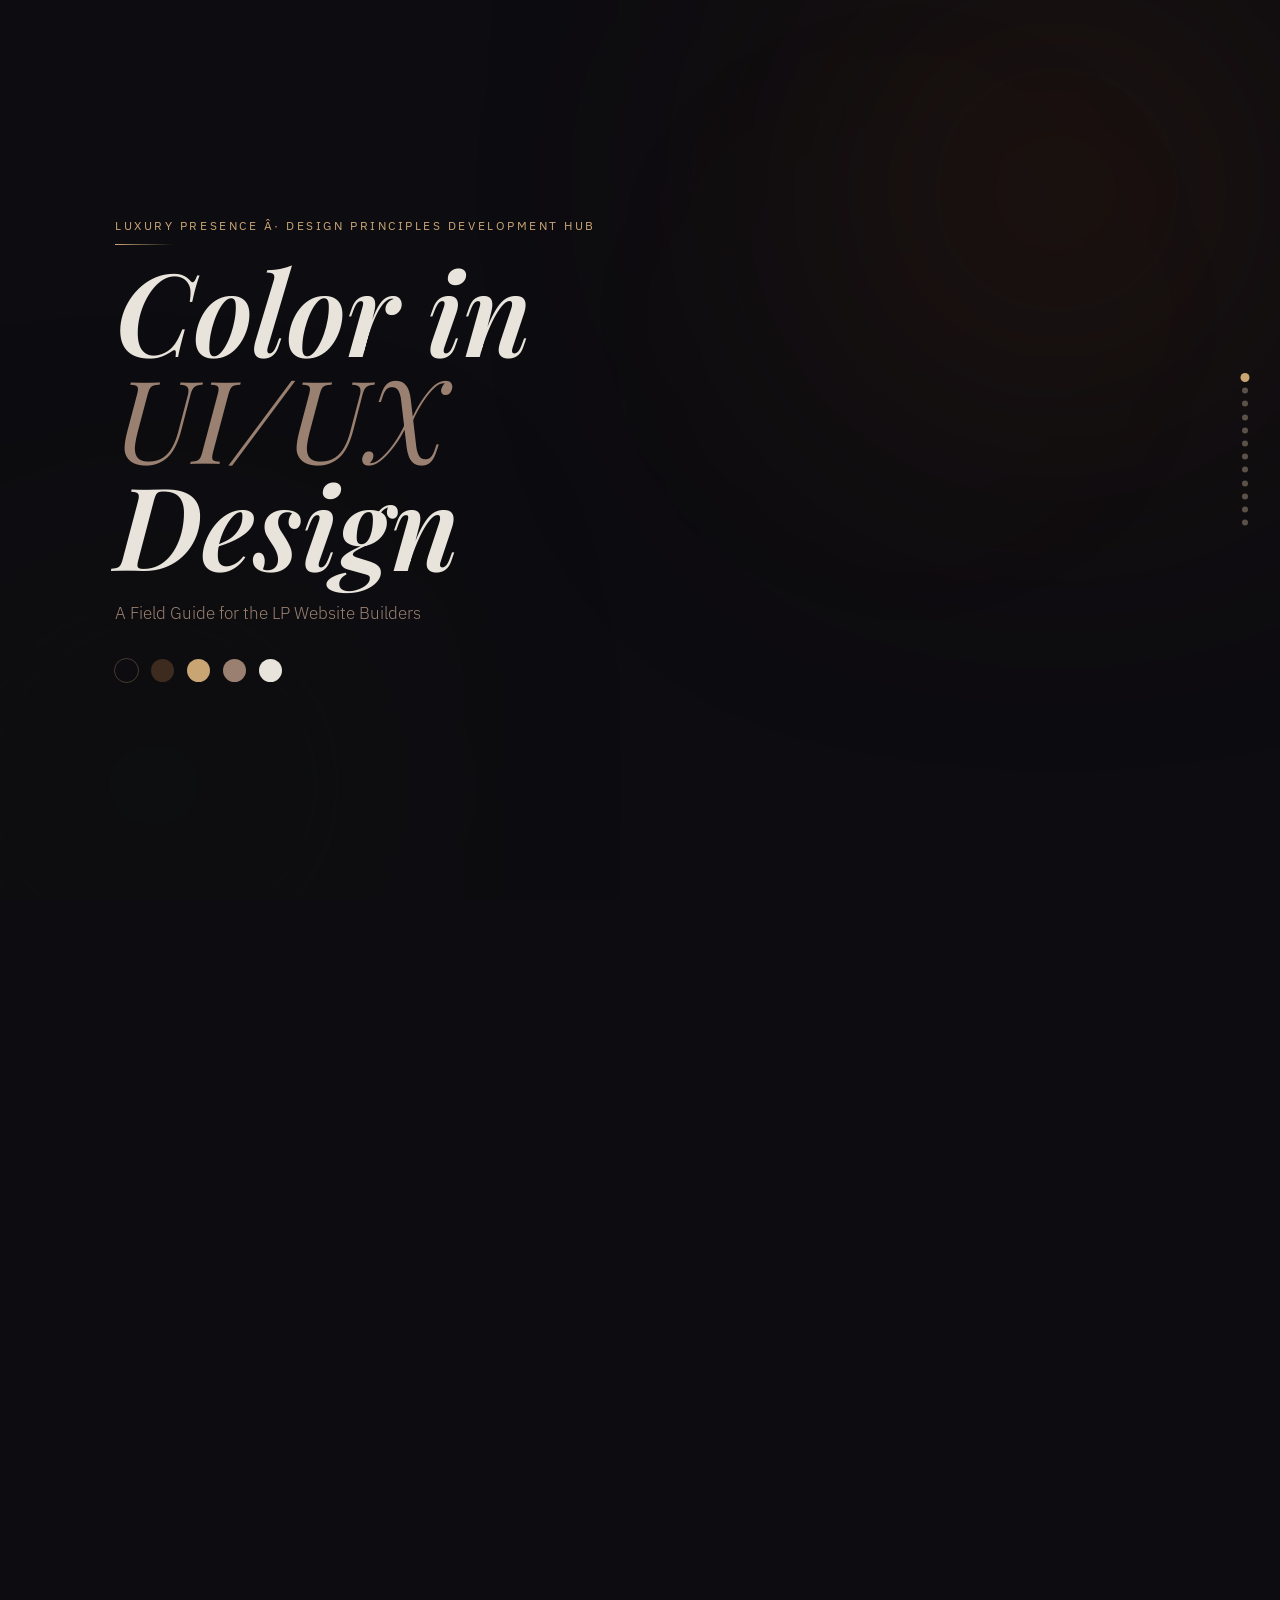
==== commit 458fd2d8: "Fix scroll stuttering and replace decorative fonts with Playfair Display - Remove setupWheel() JS de" ====
--- a/presentations/lp-color-guide.html
+++ b/presentations/lp-color-guide.html
@@ -1,12 +1,12 @@
-<!DOCTYPE html>
+﻿<!DOCTYPE html>
 <html lang="en">
 <head>
   <meta charset="UTF-8">
   <meta name="viewport" content="width=device-width, initial-scale=1.0">
-  <title>Color in UI/UX Design — LP Design Team</title>
+  <title>Color in UI/UX Design â€” LP Design Team</title>
   <link rel="preconnect" href="https://fonts.googleapis.com">
   <link rel="preconnect" href="https://fonts.gstatic.com" crossorigin>
-  <link href="https://fonts.googleapis.com/css2?family=Cormorant:ital,wght@0,400;0,600;1,400;1,600&family=IBM+Plex+Sans:wght@300;400;500&display=swap" rel="stylesheet">
+  <link href="https://fonts.googleapis.com/css2?family=Playfair+Display:ital,wght@0,400;0,600;0,700;1,400;1,600;1,700&family=IBM+Plex+Sans:wght@300;400;500&display=swap" rel="stylesheet">
   <style>
 
     /* === THEME VARIABLES === */
@@ -25,7 +25,7 @@
       --red-bg:        rgba(100,40,40,0.25);
       --border:        rgba(201,165,116,0.12);
       --border-strong: rgba(201,165,116,0.25);
-      --font-display:  'Cormorant', serif;
+      --font-display:  'Playfair Display', serif;
       --font-body:     'IBM Plex Sans', sans-serif;
       --ease-expo:     cubic-bezier(0.16, 1, 0.3, 1);
       --ease-out:      cubic-bezier(0.22, 1, 0.36, 1);
@@ -221,7 +221,7 @@
     /* === SLIDE 4: DO BRAND COLOR === */
     .rule-list { list-style: none; display: flex; flex-direction: column; gap: clamp(0.45rem,1.1vh,0.875rem); }
     .rule-list li { display: flex; gap: 0.6rem; align-items: flex-start; }
-    .rule-list li::before { content: '—'; color: var(--gold); font-weight: 300; flex-shrink: 0; font-size: var(--body-size); }
+    .rule-list li::before { content: 'â€”'; color: var(--gold); font-weight: 300; flex-shrink: 0; font-size: var(--body-size); }
     .rule-list li span { font-size: var(--body-size); font-weight: 300; color: var(--text-secondary); line-height: 1.5; }
     .mockup-block { background: rgba(255,255,255,0.03); border: 1px solid var(--border); border-radius: 12px; padding: clamp(0.875rem,2.2vw,1.875rem); display: flex; flex-direction: column; gap: clamp(0.5rem,1.2vh,0.875rem); }
     .mockup-bar { height: clamp(5px,0.85vh,8px); border-radius: 4px; background: rgba(255,255,255,0.07); }
@@ -327,15 +327,15 @@
   <div class="progress-bar" id="progressBar"></div>
   <nav class="nav-dots" id="navDots" aria-label="Slide navigation"></nav>
 
-  <!-- ═══════════════════════════════════════════
-       SLIDE 1 — TITLE
-  ═══════════════════════════════════════════ -->
+  <!-- â•â•â•â•â•â•â•â•â•â•â•â•â•â•â•â•â•â•â•â•â•â•â•â•â•â•â•â•â•â•â•â•â•â•â•â•â•â•â•â•â•â•â•
+       SLIDE 1 â€” TITLE
+  â•â•â•â•â•â•â•â•â•â•â•â•â•â•â•â•â•â•â•â•â•â•â•â•â•â•â•â•â•â•â•â•â•â•â•â•â•â•â•â•â•â•â• -->
   <section class="slide slide-title">
     <div class="orb title-orb-1" aria-hidden="true"></div>
     <div class="orb title-orb-2" aria-hidden="true"></div>
     <div class="orb title-orb-3" aria-hidden="true"></div>
     <div class="slide-content">
-      <span class="eyebrow reveal">Luxury Presence · Design Principles Development Hub</span>
+      <span class="eyebrow reveal">Luxury Presence Â· Design Principles Development Hub</span>
       <div class="gold-line reveal"></div>
       <h1 class="h-display reveal">
         Color in<br>
@@ -353,9 +353,9 @@
     </div>
   </section>
 
-  <!-- ═══════════════════════════════════════════
-       SLIDE 2 — WHY COLOR MATTERS
-  ═══════════════════════════════════════════ -->
+  <!-- â•â•â•â•â•â•â•â•â•â•â•â•â•â•â•â•â•â•â•â•â•â•â•â•â•â•â•â•â•â•â•â•â•â•â•â•â•â•â•â•â•â•â•
+       SLIDE 2 â€” WHY COLOR MATTERS
+  â•â•â•â•â•â•â•â•â•â•â•â•â•â•â•â•â•â•â•â•â•â•â•â•â•â•â•â•â•â•â•â•â•â•â•â•â•â•â•â•â•â•â• -->
   <section class="slide">
     <span class="slide-num">01 / 11</span>
     <div class="slide-content">
@@ -373,7 +373,7 @@
         <div class="why-card reveal">
           <div class="why-num">02</div>
           <div class="why-title">Brand Recognition</div>
-          <p class="why-text">Consistent color increases brand recall by up to 80%. Luxury brokerages live and die on this — every pixel is brand.</p>
+          <p class="why-text">Consistent color increases brand recall by up to 80%. Luxury brokerages live and die on this â€” every pixel is brand.</p>
         </div>
         <div class="why-card reveal">
           <div class="why-num">03</div>
@@ -384,9 +384,9 @@
     </div>
   </section>
 
-  <!-- ═══════════════════════════════════════════
-       SLIDE 3 — THREE TIERS
-  ═══════════════════════════════════════════ -->
+  <!-- â•â•â•â•â•â•â•â•â•â•â•â•â•â•â•â•â•â•â•â•â•â•â•â•â•â•â•â•â•â•â•â•â•â•â•â•â•â•â•â•â•â•â•
+       SLIDE 3 â€” THREE TIERS
+  â•â•â•â•â•â•â•â•â•â•â•â•â•â•â•â•â•â•â•â•â•â•â•â•â•â•â•â•â•â•â•â•â•â•â•â•â•â•â•â•â•â•â• -->
   <section class="slide">
     <span class="slide-num">02 / 11</span>
     <div class="slide-content">
@@ -394,49 +394,49 @@
         <span class="eyebrow reveal">System</span>
         <div class="gold-line reveal"></div>
         <h2 class="h-section reveal">The Color Tier System</h2>
-        <p class="lead reveal" style="margin-top:clamp(0.2rem,0.6vh,0.5rem);">Every LP site palette follows this three-tier architecture — no exceptions.</p>
+        <p class="lead reveal" style="margin-top:clamp(0.2rem,0.6vh,0.5rem);">Every LP site palette follows this three-tier architecture â€” no exceptions.</p>
       </div>
       <div class="tier-list stagger">
         <div class="tier-item reveal">
           <div>
             <div class="tier-bar-label">Foundation</div>
             <div class="tier-bar-track"><div class="tier-bar-fill" style="width:65%;background:linear-gradient(90deg,#C9A574,#DFC096);"></div></div>
-            <div class="tier-bar-pct">60 – 70%</div>
+            <div class="tier-bar-pct">60 â€“ 70%</div>
           </div>
           <div>
             <div class="tier-name">Brand Neutrals</div>
-            <div class="tier-desc">Navy, white, charcoal, cream — the dominant visual mass of every page</div>
+            <div class="tier-desc">Navy, white, charcoal, cream â€” the dominant visual mass of every page</div>
           </div>
         </div>
         <div class="tier-item reveal">
           <div>
             <div class="tier-bar-label">Support</div>
             <div class="tier-bar-track"><div class="tier-bar-fill" style="width:25%;background:linear-gradient(90deg,#7A8FA0,#A0B4C4);"></div></div>
-            <div class="tier-bar-pct">20 – 30%</div>
+            <div class="tier-bar-pct">20 â€“ 30%</div>
           </div>
           <div>
             <div class="tier-name">Secondary Tones</div>
-            <div class="tier-desc">Warm grays, soft blues, mid-tones — supporting texture without competing</div>
+            <div class="tier-desc">Warm grays, soft blues, mid-tones â€” supporting texture without competing</div>
           </div>
         </div>
         <div class="tier-item reveal">
           <div>
             <div class="tier-bar-label">Accent</div>
             <div class="tier-bar-track"><div class="tier-bar-fill" style="width:12%;background:linear-gradient(90deg,#D45A30,#E07050);"></div></div>
-            <div class="tier-bar-pct">10 – 15%</div>
+            <div class="tier-bar-pct">10 â€“ 15%</div>
           </div>
           <div>
             <div class="tier-name">Active / Highlight</div>
-            <div class="tier-desc">One bold brand color — used only for CTAs, active states, and key UI moments</div>
-          </div>
-        </div>
-      </div>
-    </div>
-  </section>
-
-  <!-- ═══════════════════════════════════════════
-       SLIDE 4 — DO: BRAND COLOR WITH INTENT
-  ═══════════════════════════════════════════ -->
+            <div class="tier-desc">One bold brand color â€” used only for CTAs, active states, and key UI moments</div>
+          </div>
+        </div>
+      </div>
+    </div>
+  </section>
+
+  <!-- â•â•â•â•â•â•â•â•â•â•â•â•â•â•â•â•â•â•â•â•â•â•â•â•â•â•â•â•â•â•â•â•â•â•â•â•â•â•â•â•â•â•â•
+       SLIDE 4 â€” DO: BRAND COLOR WITH INTENT
+  â•â•â•â•â•â•â•â•â•â•â•â•â•â•â•â•â•â•â•â•â•â•â•â•â•â•â•â•â•â•â•â•â•â•â•â•â•â•â•â•â•â•â• -->
   <section class="slide">
     <span class="slide-num">03 / 11</span>
     <div class="slide-content">
@@ -450,7 +450,7 @@
           <ul class="rule-list stagger" style="margin-top:clamp(0.3rem,0.8vh,0.625rem);">
             <li class="reveal"><span>Apply accent color to primary CTAs, active nav states, and key UI moments only</span></li>
             <li class="reveal"><span>Keep accent coverage under 15% of total visible page real estate</span></li>
-            <li class="reveal"><span>Let neutral backgrounds do the heavy lifting — they make the accent pop</span></li>
+            <li class="reveal"><span>Let neutral backgrounds do the heavy lifting â€” they make the accent pop</span></li>
             <li class="reveal"><span>One bold color per page; grays and whites are structural, not accents</span></li>
           </ul>
         </div>
@@ -459,17 +459,17 @@
             <div class="mockup-bar w-3q"></div>
             <div class="mockup-bar w-full"></div>
             <div class="mockup-bar w-half"></div>
-            <div class="mockup-cta">Schedule a Showing →</div>
-          </div>
-          <p class="mockup-label">Accent on CTA only · everything else neutral</p>
-        </div>
-      </div>
-    </div>
-  </section>
-
-  <!-- ═══════════════════════════════════════════
-       SLIDE 5 — DO: NEUTRAL BACKGROUNDS
-  ═══════════════════════════════════════════ -->
+            <div class="mockup-cta">Schedule a Showing â†’</div>
+          </div>
+          <p class="mockup-label">Accent on CTA only Â· everything else neutral</p>
+        </div>
+      </div>
+    </div>
+  </section>
+
+  <!-- â•â•â•â•â•â•â•â•â•â•â•â•â•â•â•â•â•â•â•â•â•â•â•â•â•â•â•â•â•â•â•â•â•â•â•â•â•â•â•â•â•â•â•
+       SLIDE 5 â€” DO: NEUTRAL BACKGROUNDS
+  â•â•â•â•â•â•â•â•â•â•â•â•â•â•â•â•â•â•â•â•â•â•â•â•â•â•â•â•â•â•â•â•â•â•â•â•â•â•â•â•â•â•â• -->
   <section class="slide">
     <span class="slide-num">04 / 11</span>
     <div class="slide-content">
@@ -508,9 +508,9 @@
     </div>
   </section>
 
-  <!-- ═══════════════════════════════════════════
-       SLIDE 6 — DO: RESERVE SATURATION
-  ═══════════════════════════════════════════ -->
+  <!-- â•â•â•â•â•â•â•â•â•â•â•â•â•â•â•â•â•â•â•â•â•â•â•â•â•â•â•â•â•â•â•â•â•â•â•â•â•â•â•â•â•â•â•
+       SLIDE 6 â€” DO: RESERVE SATURATION
+  â•â•â•â•â•â•â•â•â•â•â•â•â•â•â•â•â•â•â•â•â•â•â•â•â•â•â•â•â•â•â•â•â•â•â•â•â•â•â•â•â•â•â• -->
   <section class="slide">
     <span class="slide-num">05 / 11</span>
     <div class="slide-content">
@@ -543,15 +543,15 @@
         </div>
         <div class="usecase-card reveal">
           <div class="usecase-title">Key Badges</div>
-          <div class="usecase-sub">New listing, featured, sold — high-signal labels only</div>
-        </div>
-      </div>
-    </div>
-  </section>
-
-  <!-- ═══════════════════════════════════════════
-       SLIDE 7 — DO: CONTRAST
-  ═══════════════════════════════════════════ -->
+          <div class="usecase-sub">New listing, featured, sold â€” high-signal labels only</div>
+        </div>
+      </div>
+    </div>
+  </section>
+
+  <!-- â•â•â•â•â•â•â•â•â•â•â•â•â•â•â•â•â•â•â•â•â•â•â•â•â•â•â•â•â•â•â•â•â•â•â•â•â•â•â•â•â•â•â•
+       SLIDE 7 â€” DO: CONTRAST
+  â•â•â•â•â•â•â•â•â•â•â•â•â•â•â•â•â•â•â•â•â•â•â•â•â•â•â•â•â•â•â•â•â•â•â•â•â•â•â•â•â•â•â• -->
   <section class="slide">
     <span class="slide-num">06 / 11</span>
     <div class="slide-content">
@@ -559,7 +559,7 @@
         <span class="eyebrow reveal">Do</span>
         <div class="gold-line reveal"></div>
         <h2 class="h-section reveal">Maintain WCAG-Grade Contrast</h2>
-        <p class="lead reveal" style="margin-top:clamp(0.2rem,0.6vh,0.5rem);">WCAG AA minimum: 4.5:1 for body text · 3:1 for large text and UI components</p>
+        <p class="lead reveal" style="margin-top:clamp(0.2rem,0.6vh,0.5rem);">WCAG AA minimum: 4.5:1 for body text Â· 3:1 for large text and UI components</p>
       </div>
       <div class="contrast-grid stagger">
         <div class="contrast-panel reveal">
@@ -569,7 +569,7 @@
           </div>
           <div class="contrast-footer" style="background:#F4F2EE;">
             <span class="contrast-label" style="color:#666;">Charcoal on White</span>
-            <span class="contrast-ratio">12.6:1 ✓</span>
+            <span class="contrast-ratio">12.6:1 âœ“</span>
           </div>
         </div>
         <div class="contrast-panel reveal">
@@ -579,16 +579,16 @@
           </div>
           <div class="contrast-footer" style="background:#141618;">
             <span class="contrast-label" style="color:#6A6660;">Cream on Near-Black</span>
-            <span class="contrast-ratio">9.4:1 ✓</span>
-          </div>
-        </div>
-      </div>
-    </div>
-  </section>
-
-  <!-- ═══════════════════════════════════════════
-       SLIDE 8 — DON'T: SATURATED FULL-BLEED
-  ═══════════════════════════════════════════ -->
+            <span class="contrast-ratio">9.4:1 âœ“</span>
+          </div>
+        </div>
+      </div>
+    </div>
+  </section>
+
+  <!-- â•â•â•â•â•â•â•â•â•â•â•â•â•â•â•â•â•â•â•â•â•â•â•â•â•â•â•â•â•â•â•â•â•â•â•â•â•â•â•â•â•â•â•
+       SLIDE 8 â€” DON'T: SATURATED FULL-BLEED
+  â•â•â•â•â•â•â•â•â•â•â•â•â•â•â•â•â•â•â•â•â•â•â•â•â•â•â•â•â•â•â•â•â•â•â•â•â•â•â•â•â•â•â• -->
   <section class="slide">
     <span class="slide-num">07 / 11</span>
     <div class="slide-content">
@@ -602,13 +602,13 @@
         <div class="fullbleed-bad reveal">
           <div class="fb-preview" style="background:#1B4FD8;"><span class="fb-label" style="color:rgba(255,255,255,0.6);">Section background</span></div>
           <div class="fb-meta">
-            <div class="fb-verdict"><span style="color:var(--red);flex-shrink:0;">✗</span><span>Electric blue full-bleed — dominates, fights content, kills brand tone</span></div>
+            <div class="fb-verdict"><span style="color:var(--red);flex-shrink:0;">âœ—</span><span>Electric blue full-bleed â€” dominates, fights content, kills brand tone</span></div>
           </div>
         </div>
         <div class="fullbleed-bad reveal">
           <div class="fb-preview" style="background:#B03A2E;"><span class="fb-label" style="color:rgba(255,255,255,0.6);">Section background</span></div>
           <div class="fb-meta">
-            <div class="fb-verdict"><span style="color:var(--red);flex-shrink:0;">✗</span><span>Saturated red fill — jarring, low contrast for text, aggressive</span></div>
+            <div class="fb-verdict"><span style="color:var(--red);flex-shrink:0;">âœ—</span><span>Saturated red fill â€” jarring, low contrast for text, aggressive</span></div>
           </div>
         </div>
       </div>
@@ -616,45 +616,45 @@
         <div class="line"></div><span class="text">Use instead</span><div class="line"></div>
       </div>
       <p class="lead reveal" style="text-align:center;max-width:none;font-size:var(--small-size);">
-        Neutral bg (#F8F6F2 or #1A1C22) · accent color only for a single CTA or element within the section
+        Neutral bg (#F8F6F2 or #1A1C22) Â· accent color only for a single CTA or element within the section
       </p>
     </div>
   </section>
 
-  <!-- ═══════════════════════════════════════════
-       SLIDE 9 — DON'T: 10-15% RULE
-  ═══════════════════════════════════════════ -->
+  <!-- â•â•â•â•â•â•â•â•â•â•â•â•â•â•â•â•â•â•â•â•â•â•â•â•â•â•â•â•â•â•â•â•â•â•â•â•â•â•â•â•â•â•â•
+       SLIDE 9 â€” DON'T: 10-15% RULE
+  â•â•â•â•â•â•â•â•â•â•â•â•â•â•â•â•â•â•â•â•â•â•â•â•â•â•â•â•â•â•â•â•â•â•â•â•â•â•â•â•â•â•â• -->
   <section class="slide">
     <span class="slide-num">08 / 11</span>
     <div class="slide-content">
       <div class="slide-header">
         <span class="eyebrow reveal" style="color:var(--red);">Don't</span>
         <div class="gold-line reveal"></div>
-        <h2 class="h-section reveal">The 10–15% Accent Rule</h2>
-        <p class="lead reveal" style="margin-top:clamp(0.2rem,0.6vh,0.5rem);">Your brand accent should cover no more than 10–15% of the visible page at any scroll position.</p>
+        <h2 class="h-section reveal">The 10â€“15% Accent Rule</h2>
+        <p class="lead reveal" style="margin-top:clamp(0.2rem,0.6vh,0.5rem);">Your brand accent should cover no more than 10â€“15% of the visible page at any scroll position.</p>
       </div>
       <div class="percent-grid stagger">
         <div class="percent-card wrong reveal">
           <div class="percent-visual"><div class="percent-fill" style="width:55%;background:#D45A30;"></div></div>
           <div class="percent-info">
             <div class="percent-num" style="color:var(--red);">55%</div>
-            <div class="percent-caption">Way too much — accent fights neutral for dominance and loses</div>
+            <div class="percent-caption">Way too much â€” accent fights neutral for dominance and loses</div>
           </div>
         </div>
         <div class="percent-card right reveal">
           <div class="percent-visual"><div class="percent-fill" style="width:11%;background:#C9A574;"></div></div>
           <div class="percent-info">
             <div class="percent-num" style="color:var(--green);">11%</div>
-            <div class="percent-caption">Just right — accent pops because it's surrounded by negative space</div>
-          </div>
-        </div>
-      </div>
-    </div>
-  </section>
-
-  <!-- ═══════════════════════════════════════════
-       SLIDE 10 — DON'T: MAX 2 ACCENTS
-  ═══════════════════════════════════════════ -->
+            <div class="percent-caption">Just right â€” accent pops because it's surrounded by negative space</div>
+          </div>
+        </div>
+      </div>
+    </div>
+  </section>
+
+  <!-- â•â•â•â•â•â•â•â•â•â•â•â•â•â•â•â•â•â•â•â•â•â•â•â•â•â•â•â•â•â•â•â•â•â•â•â•â•â•â•â•â•â•â•
+       SLIDE 10 â€” DON'T: MAX 2 ACCENTS
+  â•â•â•â•â•â•â•â•â•â•â•â•â•â•â•â•â•â•â•â•â•â•â•â•â•â•â•â•â•â•â•â•â•â•â•â•â•â•â•â•â•â•â• -->
   <section class="slide">
     <span class="slide-num">09 / 11</span>
     <div class="slide-content">
@@ -666,7 +666,7 @@
       </div>
       <div class="palette-compare stagger">
         <div class="palette-card wrong reveal">
-          <div class="palette-header"><span class="tag-dont">✗ Don't</span></div>
+          <div class="palette-header"><span class="tag-dont">âœ— Don't</span></div>
           <div class="palette-dots" style="margin-bottom:clamp(0.4rem,1vh,0.75rem);">
             <div class="palette-dot" style="background:#1B4FD8;"></div>
             <div class="palette-dot" style="background:#D45A30;"></div>
@@ -674,25 +674,25 @@
             <div class="palette-dot" style="background:#A855F7;"></div>
             <div class="palette-dot" style="background:#F59E0B;"></div>
           </div>
-          <p class="palette-desc">5 accents on one page — competing CTAs, no hierarchy, nowhere for the eye to settle</p>
+          <p class="palette-desc">5 accents on one page â€” competing CTAs, no hierarchy, nowhere for the eye to settle</p>
         </div>
         <div class="palette-card right reveal">
-          <div class="palette-header"><span class="tag-do">✓ Do</span></div>
+          <div class="palette-header"><span class="tag-do">âœ“ Do</span></div>
           <div class="palette-dots" style="margin-bottom:clamp(0.4rem,1vh,0.75rem);">
             <div class="palette-dot" style="background:#C9A574;"></div>
             <div class="palette-dot" style="background:#EEEBDF;outline:1px solid rgba(201,165,116,0.3);"></div>
             <div class="palette-dot" style="background:#3A3C42;"></div>
           </div>
-          <p class="palette-desc">1 accent + neutrals — clear hierarchy, the gold CTA draws the eye every time</p>
-          <p class="palette-note">Grays, whites, and blacks are structural — they don't count toward the accent limit.</p>
-        </div>
-      </div>
-    </div>
-  </section>
-
-  <!-- ═══════════════════════════════════════════
-       SLIDE 11 — BROKERAGE COMPLIANCE
-  ═══════════════════════════════════════════ -->
+          <p class="palette-desc">1 accent + neutrals â€” clear hierarchy, the gold CTA draws the eye every time</p>
+          <p class="palette-note">Grays, whites, and blacks are structural â€” they don't count toward the accent limit.</p>
+        </div>
+      </div>
+    </div>
+  </section>
+
+  <!-- â•â•â•â•â•â•â•â•â•â•â•â•â•â•â•â•â•â•â•â•â•â•â•â•â•â•â•â•â•â•â•â•â•â•â•â•â•â•â•â•â•â•â•
+       SLIDE 11 â€” BROKERAGE COMPLIANCE
+  â•â•â•â•â•â•â•â•â•â•â•â•â•â•â•â•â•â•â•â•â•â•â•â•â•â•â•â•â•â•â•â•â•â•â•â•â•â•â•â•â•â•â• -->
   <section class="slide">
     <span class="slide-num">10 / 11</span>
     <div class="slide-content">
@@ -705,31 +705,31 @@
       <div class="compliance-list stagger">
         <div class="compliance-row reveal">
           <span class="comp-brand">Compass</span>
-          <span class="comp-rule">Strictly monochrome — black, white, and grays only. No brand accent colors permitted anywhere on the site.</span>
+          <span class="comp-rule">Strictly monochrome â€” black, white, and grays only. No brand accent colors permitted anywhere on the site.</span>
           <span class="comp-badge badge-strict">Strict</span>
         </div>
         <div class="compliance-row reveal">
           <span class="comp-brand">Sotheby's</span>
-          <span class="comp-rule">Mandated brand palette — deep navy (#002244) as primary, specific warm accents. No substitutions.</span>
+          <span class="comp-rule">Mandated brand palette â€” deep navy (#002244) as primary, specific warm accents. No substitutions.</span>
           <span class="comp-badge badge-strict">Strict</span>
         </div>
         <div class="compliance-row reveal">
           <span class="comp-brand">Douglas Elliman</span>
-          <span class="comp-rule">Navy primary, defined secondary palette. Bold deviations require brand approval — treat as strict.</span>
+          <span class="comp-rule">Navy primary, defined secondary palette. Bold deviations require brand approval â€” treat as strict.</span>
           <span class="comp-badge badge-moderate">Moderate</span>
         </div>
         <div class="compliance-row reveal">
           <span class="comp-brand">Independent</span>
-          <span class="comp-rule">Typically flexible — follow the agent's brand kit or LP's default palette recommendations.</span>
+          <span class="comp-rule">Typically flexible â€” follow the agent's brand kit or LP's default palette recommendations.</span>
           <span class="comp-badge badge-flexible">Flexible</span>
         </div>
       </div>
     </div>
   </section>
 
-  <!-- ═══════════════════════════════════════════
-       SLIDE 12 — QUICK REFERENCE
-  ═══════════════════════════════════════════ -->
+  <!-- â•â•â•â•â•â•â•â•â•â•â•â•â•â•â•â•â•â•â•â•â•â•â•â•â•â•â•â•â•â•â•â•â•â•â•â•â•â•â•â•â•â•â•
+       SLIDE 12 â€” QUICK REFERENCE
+  â•â•â•â•â•â•â•â•â•â•â•â•â•â•â•â•â•â•â•â•â•â•â•â•â•â•â•â•â•â•â•â•â•â•â•â•â•â•â•â•â•â•â• -->
   <section class="slide slide-closing">
     <div class="orb closing-orb-1" aria-hidden="true"></div>
     <div class="orb closing-orb-2" aria-hidden="true"></div>
@@ -742,25 +742,25 @@
       </div>
       <div class="quick-ref stagger">
         <div class="reveal">
-          <div class="qr-label green">✓ Do</div>
+          <div class="qr-label green">âœ“ Do</div>
           <ul class="qr-list">
-            <li><span class="qr-icon" style="color:var(--green);">✓</span><span>Use brand accent for CTAs and active states only</span></li>
-            <li><span class="qr-icon" style="color:var(--green);">✓</span><span>Lead with neutral backgrounds — white, off-white, near-black</span></li>
-            <li><span class="qr-icon" style="color:var(--green);">✓</span><span>Reserve saturation for high-conversion UI moments</span></li>
-            <li><span class="qr-icon" style="color:var(--green);">✓</span><span>Maintain 4.5:1 contrast ratio (WCAG AA minimum)</span></li>
-            <li><span class="qr-icon" style="color:var(--green);">✓</span><span>Keep accent coverage under 10–15% of the page</span></li>
-            <li><span class="qr-icon" style="color:var(--green);">✓</span><span>Always check brokerage compliance before designing</span></li>
+            <li><span class="qr-icon" style="color:var(--green);">âœ“</span><span>Use brand accent for CTAs and active states only</span></li>
+            <li><span class="qr-icon" style="color:var(--green);">âœ“</span><span>Lead with neutral backgrounds â€” white, off-white, near-black</span></li>
+            <li><span class="qr-icon" style="color:var(--green);">âœ“</span><span>Reserve saturation for high-conversion UI moments</span></li>
+            <li><span class="qr-icon" style="color:var(--green);">âœ“</span><span>Maintain 4.5:1 contrast ratio (WCAG AA minimum)</span></li>
+            <li><span class="qr-icon" style="color:var(--green);">âœ“</span><span>Keep accent coverage under 10â€“15% of the page</span></li>
+            <li><span class="qr-icon" style="color:var(--green);">âœ“</span><span>Always check brokerage compliance before designing</span></li>
           </ul>
         </div>
         <div class="reveal">
-          <div class="qr-label red">✗ Don't</div>
+          <div class="qr-label red">âœ— Don't</div>
           <ul class="qr-list">
-            <li><span class="qr-icon" style="color:var(--red);">✗</span><span>Use saturated colors as section or hero backgrounds</span></li>
-            <li><span class="qr-icon" style="color:var(--red);">✗</span><span>Exceed 15% accent coverage on any viewport</span></li>
-            <li><span class="qr-icon" style="color:var(--red);">✗</span><span>Use more than 2 distinct accent hues on one page</span></li>
-            <li><span class="qr-icon" style="color:var(--red);">✗</span><span>Place similar tones side by side without contrast</span></li>
-            <li><span class="qr-icon" style="color:var(--red);">✗</span><span>Override mandated brokerage color guidelines</span></li>
-            <li><span class="qr-icon" style="color:var(--red);">✗</span><span>Use light gray text on white or dark gray on black</span></li>
+            <li><span class="qr-icon" style="color:var(--red);">âœ—</span><span>Use saturated colors as section or hero backgrounds</span></li>
+            <li><span class="qr-icon" style="color:var(--red);">âœ—</span><span>Exceed 15% accent coverage on any viewport</span></li>
+            <li><span class="qr-icon" style="color:var(--red);">âœ—</span><span>Use more than 2 distinct accent hues on one page</span></li>
+            <li><span class="qr-icon" style="color:var(--red);">âœ—</span><span>Place similar tones side by side without contrast</span></li>
+            <li><span class="qr-icon" style="color:var(--red);">âœ—</span><span>Override mandated brokerage color guidelines</span></li>
+            <li><span class="qr-icon" style="color:var(--red);">âœ—</span><span>Use light gray text on white or dark gray on black</span></li>
           </ul>
         </div>
       </div>
@@ -782,7 +782,6 @@
         this.buildDots();
         this.setupKeys();
         this.setupTouch();
-        this.setupWheel();
       }
 
       /* Trigger .visible on slides entering viewport */
@@ -800,7 +799,7 @@
       }
 
       buildDots() {
-        /* Clear first — prevents duplicates if outerHTML was saved */
+        /* Clear first â€” prevents duplicates if outerHTML was saved */
         this.dotsEl.innerHTML = '';
         this.slides.forEach((_, i) => {
           const btn = document.createElement('button');
@@ -840,15 +839,6 @@
           if (Math.abs(dy) > 40) this.goto(this.current + (dy > 0 ? 1 : -1));
         }, { passive: true });
       }
-
-      setupWheel() {
-        document.addEventListener('wheel', e => {
-          if (this.isScrolling) return;
-          this.isScrolling = true;
-          this.goto(this.current + (e.deltaY > 0 ? 1 : -1));
-          setTimeout(() => { this.isScrolling = false; }, 900);
-        }, { passive: true });
-      }
     }
 
     new SlidePresentation();
